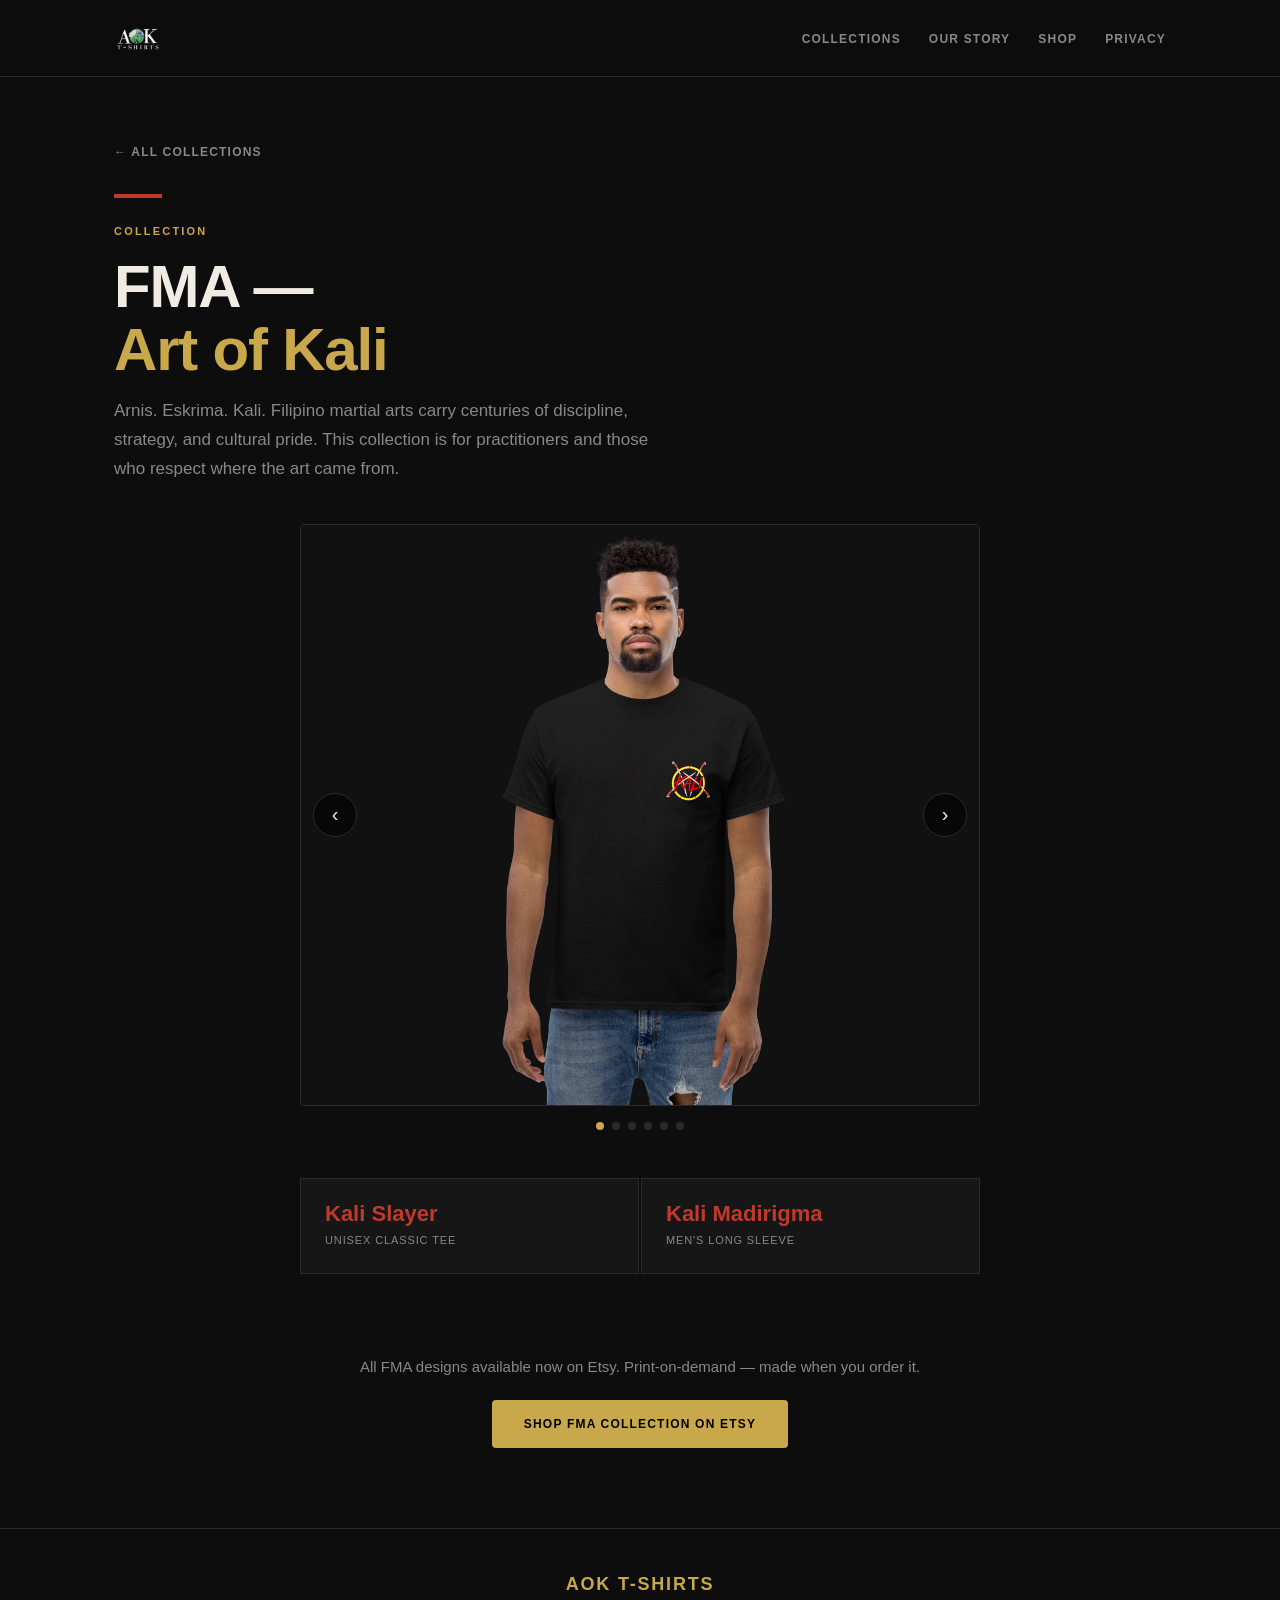
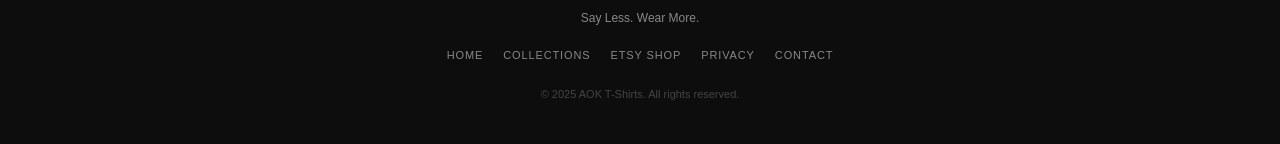
==== fma.html @ 5ab0ccec "Full multi-page site — collection pages, carousels, logo, tagline, mockups Co-Authored-By: Claude So" ====
<!DOCTYPE html>
<html lang="en">
<head>
  <meta charset="UTF-8">
  <meta name="viewport" content="width=device-width, initial-scale=1.0">
  <title>FMA — Art of Kali | AOK T-Shirts</title>
  <meta name="description" content="Filipino Martial Arts apparel — Arnis, Eskrima, Kali. AOK T-Shirts FMA collection.">
  <link rel="icon" type="image/png" href="images/favicon.png">
  <link rel="stylesheet" href="style.css">
  <style>
    .collection-accent { color: #c0392b; }
    .collection-bar { height: 4px; background: #c0392b; width: 48px; margin-bottom: 24px; }
  </style>
</head>
<body>

  <nav>
    <div class="nav-inner">
      <a href="index.html" class="nav-logo"><img src="images/logo.png" alt="AOK T-Shirts"></a>
      <ul class="nav-links">
        <li><a href="index.html#collections">Collections</a></li>
        <li><a href="index.html#story">Our Story</a></li>
        <li><a href="https://www.etsy.com/shop/AOKTshirts" target="_blank" rel="noopener">Shop</a></li>
        <li><a href="index.html#privacy">Privacy</a></li>
      </ul>
    </div>
  </nav>

  <div class="collection-hero">
    <a href="index.html#collections" class="back-link">← All Collections</a>
    <div class="collection-bar"></div>
    <div class="section-label">Collection</div>
    <h1>FMA —<br><em class="collection-accent">Art of Kali</em></h1>
    <p>Arnis. Eskrima. Kali. Filipino martial arts carry centuries of discipline, strategy, and cultural pride. This collection is for practitioners and those who respect where the art came from.</p>
  </div>

  <div class="collection-body">

    <div class="carousel-wrap">
      <div class="carousel">
        <div class="carousel-track">
          <div class="carousel-slide active"><img src="images/fma-1.png" alt="Kali Slayer — Front"></div>
          <div class="carousel-slide"><img src="images/fma-2.png" alt="Kali Slayer — Front and Back"></div>
          <div class="carousel-slide"><img src="images/fma-3.png" alt="Kali Slayer — Angle"></div>
          <div class="carousel-slide"><img src="images/fma-4.png" alt="Kali Madirigma — Front"></div>
          <div class="carousel-slide"><img src="images/fma-5.png" alt="Kali Madirigma — Angle"></div>
          <div class="carousel-slide"><img src="images/fma-6.png" alt="Kali Madirigma — Back"></div>
        </div>
        <button class="carousel-btn carousel-prev">&#8249;</button>
        <button class="carousel-btn carousel-next">&#8250;</button>
      </div>
      <div class="carousel-dots">
        <button class="carousel-dot active"></button>
        <button class="carousel-dot"></button>
        <button class="carousel-dot"></button>
        <button class="carousel-dot"></button>
        <button class="carousel-dot"></button>
        <button class="carousel-dot"></button>
      </div>
    </div>

    <div style="max-width:680px; margin:0 auto;">
      <div style="display:grid; grid-template-columns:1fr 1fr; gap:2px; margin-bottom:32px;">
        <div class="stat-card">
          <div class="stat-number" style="font-size:22px; color:#c0392b;">Kali Slayer</div>
          <div class="stat-label">Unisex Classic Tee</div>
        </div>
        <div class="stat-card">
          <div class="stat-number" style="font-size:22px; color:#c0392b;">Kali Madirigma</div>
          <div class="stat-label">Men's Long Sleeve</div>
        </div>
      </div>

      <div class="collection-shop-cta">
        <p>All FMA designs available now on Etsy. Print-on-demand — made when you order it.</p>
        <a class="btn btn-primary" href="https://www.etsy.com/shop/AOKTshirts" target="_blank" rel="noopener">Shop FMA Collection on Etsy</a>
      </div>
    </div>

  </div>

  <footer>
    <div class="footer-inner">
      <div class="footer-logo">AOK T-SHIRTS</div>
      <div class="footer-tagline">Say Less. Wear More.</div>
      <div class="footer-links">
        <a href="index.html">Home</a>
        <a href="index.html#collections">Collections</a>
        <a href="https://www.etsy.com/shop/AOKTshirts" target="_blank" rel="noopener">Etsy Shop</a>
        <a href="index.html#privacy">Privacy</a>
        <a href="mailto:info@aoktshirts.com">Contact</a>
      </div>
      <div class="footer-copy">&copy; 2025 AOK T-Shirts. All rights reserved.</div>
    </div>
  </footer>

  <script src="carousel.js"></script>
</body>
</html>
---- style.css ----
:root {
  --bg: #0d0d0d;
  --surface: #161616;
  --border: #2a2a2a;
  --text: #f0ece4;
  --muted: #888;
  --gold: #c9a84c;
  --gold-light: #e8c96a;
  --sans: -apple-system, BlinkMacSystemFont, 'Segoe UI', Helvetica, Arial, sans-serif;
}

* { box-sizing: border-box; margin: 0; padding: 0; }

body {
  background: var(--bg);
  color: var(--text);
  font-family: var(--sans);
  font-size: 16px;
  line-height: 1.7;
}

a { color: var(--gold); text-decoration: none; }
a:hover { color: var(--gold-light); text-decoration: underline; }

/* NAV */
nav {
  position: sticky;
  top: 0;
  background: rgba(13,13,13,0.95);
  backdrop-filter: blur(8px);
  border-bottom: 1px solid var(--border);
  z-index: 100;
}
.nav-inner {
  max-width: 1100px;
  margin: 0 auto;
  padding: 14px 24px;
  display: flex;
  justify-content: space-between;
  align-items: center;
}
.nav-logo img { height: 48px; width: auto; display: block; }
.nav-links { display: flex; gap: 28px; list-style: none; }
.nav-links a {
  font-size: 12px;
  font-weight: 700;
  letter-spacing: 0.1em;
  text-transform: uppercase;
  color: var(--muted);
}
.nav-links a:hover { color: var(--text); text-decoration: none; }

/* HERO */
.hero {
  padding: 80px 24px 60px;
  text-align: center;
  max-width: 860px;
  margin: 0 auto;
}
.hero-tagline-img {
  width: 380px;
  max-width: 90%;
  border-radius: 50%;
  margin-bottom: 28px;
}
.hero-sub {
  font-size: 17px;
  color: var(--muted);
  max-width: 560px;
  margin: 0 auto 36px;
  line-height: 1.7;
}
.cta-group {
  display: flex;
  gap: 14px;
  justify-content: center;
  flex-wrap: wrap;
}
.btn {
  display: inline-block;
  padding: 14px 32px;
  border-radius: 4px;
  font-size: 12px;
  font-weight: 700;
  letter-spacing: 0.1em;
  text-transform: uppercase;
  cursor: pointer;
  transition: opacity 0.15s;
}
.btn:hover { opacity: 0.85; text-decoration: none; }
.btn-primary { background: var(--gold); color: #000; }
.btn-outline { border: 1px solid var(--border); color: var(--muted); }

/* DIVIDER */
.divider { border: none; border-top: 1px solid var(--border); margin: 0; }

/* SECTION */
section { max-width: 1100px; margin: 0 auto; padding: 80px 24px; }
.section-label {
  font-size: 11px;
  font-weight: 700;
  letter-spacing: 0.2em;
  text-transform: uppercase;
  color: var(--gold);
  margin-bottom: 14px;
}
h2 {
  font-size: clamp(26px, 4vw, 40px);
  font-weight: 800;
  letter-spacing: -0.02em;
  line-height: 1.2;
  margin-bottom: 40px;
}

/* COLLECTION GRID (home) */
.collection-grid {
  display: grid;
  grid-template-columns: repeat(auto-fit, minmax(240px, 1fr));
  gap: 2px;
}
.collection-card {
  background: var(--surface);
  border: 1px solid var(--border);
  overflow: hidden;
  text-decoration: none;
  display: block;
  transition: border-color 0.2s;
  position: relative;
}
.collection-card:hover { border-color: var(--gold); text-decoration: none; }
.collection-card img {
  width: 100%;
  aspect-ratio: 1;
  object-fit: cover;
  display: block;
  transition: transform 0.3s;
}
.collection-card:hover img { transform: scale(1.03); }
.collection-card-body { padding: 20px; }
.collection-card::before {
  content: '';
  position: absolute;
  top: 0; left: 0; right: 0;
  height: 3px;
  z-index: 1;
}
.card-poly::before { background: #2a9d8f; }
.card-fma::before { background: #c0392b; }
.card-web3::before { background: #8b5cf6; }
.card-omsc::before { background: var(--gold); }

.collection-card-name {
  font-size: 15px;
  font-weight: 800;
  letter-spacing: 0.08em;
  text-transform: uppercase;
  color: var(--text);
  margin-bottom: 6px;
}
.collection-card-desc {
  font-size: 12px;
  color: var(--muted);
  line-height: 1.5;
}
.collection-card-arrow {
  font-size: 18px;
  color: var(--gold);
  margin-top: 12px;
  display: block;
}

/* CAROUSEL */
.carousel-wrap {
  max-width: 680px;
  margin: 0 auto 48px;
  position: relative;
}
.carousel {
  position: relative;
  background: var(--surface);
  border: 1px solid var(--border);
  border-radius: 4px;
  overflow: hidden;
}
.carousel-track { position: relative; }
.carousel-slide {
  display: none;
  width: 100%;
}
.carousel-slide.active { display: block; }
.carousel-slide img {
  width: 100%;
  height: 580px;
  object-fit: contain;
  background: #111;
  display: block;
}
.carousel-btn {
  position: absolute;
  top: 50%;
  transform: translateY(-50%);
  background: rgba(0,0,0,0.6);
  border: 1px solid var(--border);
  color: var(--text);
  width: 44px;
  height: 44px;
  border-radius: 50%;
  font-size: 20px;
  cursor: pointer;
  display: flex;
  align-items: center;
  justify-content: center;
  z-index: 10;
  transition: background 0.15s;
}
.carousel-btn:hover { background: rgba(201,168,76,0.3); }
.carousel-prev { left: 12px; }
.carousel-next { right: 12px; }
.carousel-dots {
  display: flex;
  gap: 8px;
  justify-content: center;
  padding: 16px 0 0;
}
.carousel-dot {
  width: 8px;
  height: 8px;
  border-radius: 50%;
  background: var(--border);
  cursor: pointer;
  transition: background 0.2s;
  border: none;
}
.carousel-dot.active { background: var(--gold); }

/* COLLECTION PAGE HERO */
.collection-hero {
  padding: 60px 24px 40px;
  max-width: 1100px;
  margin: 0 auto;
}
.collection-hero .back-link {
  font-size: 12px;
  font-weight: 700;
  letter-spacing: 0.1em;
  text-transform: uppercase;
  color: var(--muted);
  display: inline-flex;
  align-items: center;
  gap: 6px;
  margin-bottom: 32px;
}
.collection-hero .back-link:hover { color: var(--gold); text-decoration: none; }
.collection-hero h1 {
  font-size: clamp(32px, 6vw, 60px);
  font-weight: 900;
  letter-spacing: -0.02em;
  line-height: 1.05;
  margin-bottom: 16px;
}
.collection-hero h1 em { font-style: normal; color: var(--gold); }
.collection-hero p {
  font-size: 17px;
  color: var(--muted);
  max-width: 560px;
  line-height: 1.7;
  margin-bottom: 0;
}

/* COLLECTION PAGE BODY */
.collection-body {
  max-width: 1100px;
  margin: 0 auto;
  padding: 0 24px 80px;
}
.collection-shop-cta {
  text-align: center;
  padding: 48px 0 0;
}
.collection-shop-cta p {
  color: var(--muted);
  margin-bottom: 20px;
  font-size: 15px;
}

/* STORY */
.story-layout {
  display: grid;
  grid-template-columns: 1fr 1fr;
  gap: 64px;
  align-items: center;
}
@media (max-width: 700px) { .story-layout { grid-template-columns: 1fr; gap: 32px; } }
.story-text p { color: var(--muted); margin-bottom: 16px; font-size: 16px; line-height: 1.8; }
.story-text p strong { color: var(--text); }
.story-stats { display: grid; grid-template-columns: 1fr 1fr; gap: 2px; }
.stat-card { background: var(--surface); border: 1px solid var(--border); padding: 24px; }
.stat-number { font-size: 32px; font-weight: 900; color: var(--gold); line-height: 1; margin-bottom: 6px; }
.stat-label { font-size: 11px; color: var(--muted); text-transform: uppercase; letter-spacing: 0.08em; }

/* ACRONYM */
.acronym-grid {
  display: grid;
  grid-template-columns: repeat(auto-fit, minmax(220px, 1fr));
  gap: 2px;
  margin-top: 8px;
}
.acronym-card { background: var(--surface); border: 1px solid var(--border); padding: 28px 24px; }
.acronym-letter { font-size: 40px; font-weight: 900; color: var(--gold); line-height: 1; margin-bottom: 10px; opacity: 0.25; }
.acronym-title { font-size: 15px; font-weight: 700; letter-spacing: 0.05em; margin-bottom: 8px; }
.acronym-desc { font-size: 13px; color: var(--muted); line-height: 1.5; }

/* PRIVACY */
.privacy-content h3 { font-size: 17px; font-weight: 700; margin: 32px 0 10px; }
.privacy-content h3:first-of-type { margin-top: 0; }
.privacy-content p { color: var(--muted); margin-bottom: 12px; font-size: 15px; line-height: 1.7; }
.privacy-content ul { color: var(--muted); font-size: 15px; line-height: 1.7; padding-left: 20px; margin-bottom: 12px; }
.privacy-content ul li { margin-bottom: 4px; }

/* FOOTER */
footer { border-top: 1px solid var(--border); padding: 40px 24px; text-align: center; }
.footer-inner { max-width: 1100px; margin: 0 auto; }
.footer-logo { font-size: 18px; font-weight: 900; letter-spacing: 0.1em; color: var(--gold); margin-bottom: 8px; }
.footer-tagline { font-size: 12px; color: var(--muted); margin-bottom: 18px; }
.footer-links { display: flex; gap: 20px; justify-content: center; flex-wrap: wrap; margin-bottom: 20px; }
.footer-links a { font-size: 11px; color: var(--muted); text-transform: uppercase; letter-spacing: 0.08em; }
.footer-copy { font-size: 11px; color: #444; }

/* RESPONSIVE */
@media (max-width: 600px) {
  .nav-links { display: none; }
  .hero { padding: 50px 20px 50px; }
  section { padding: 60px 20px; }
  .carousel-slide img { height: 360px; }
  .hero-tagline-img { width: 280px; }
}
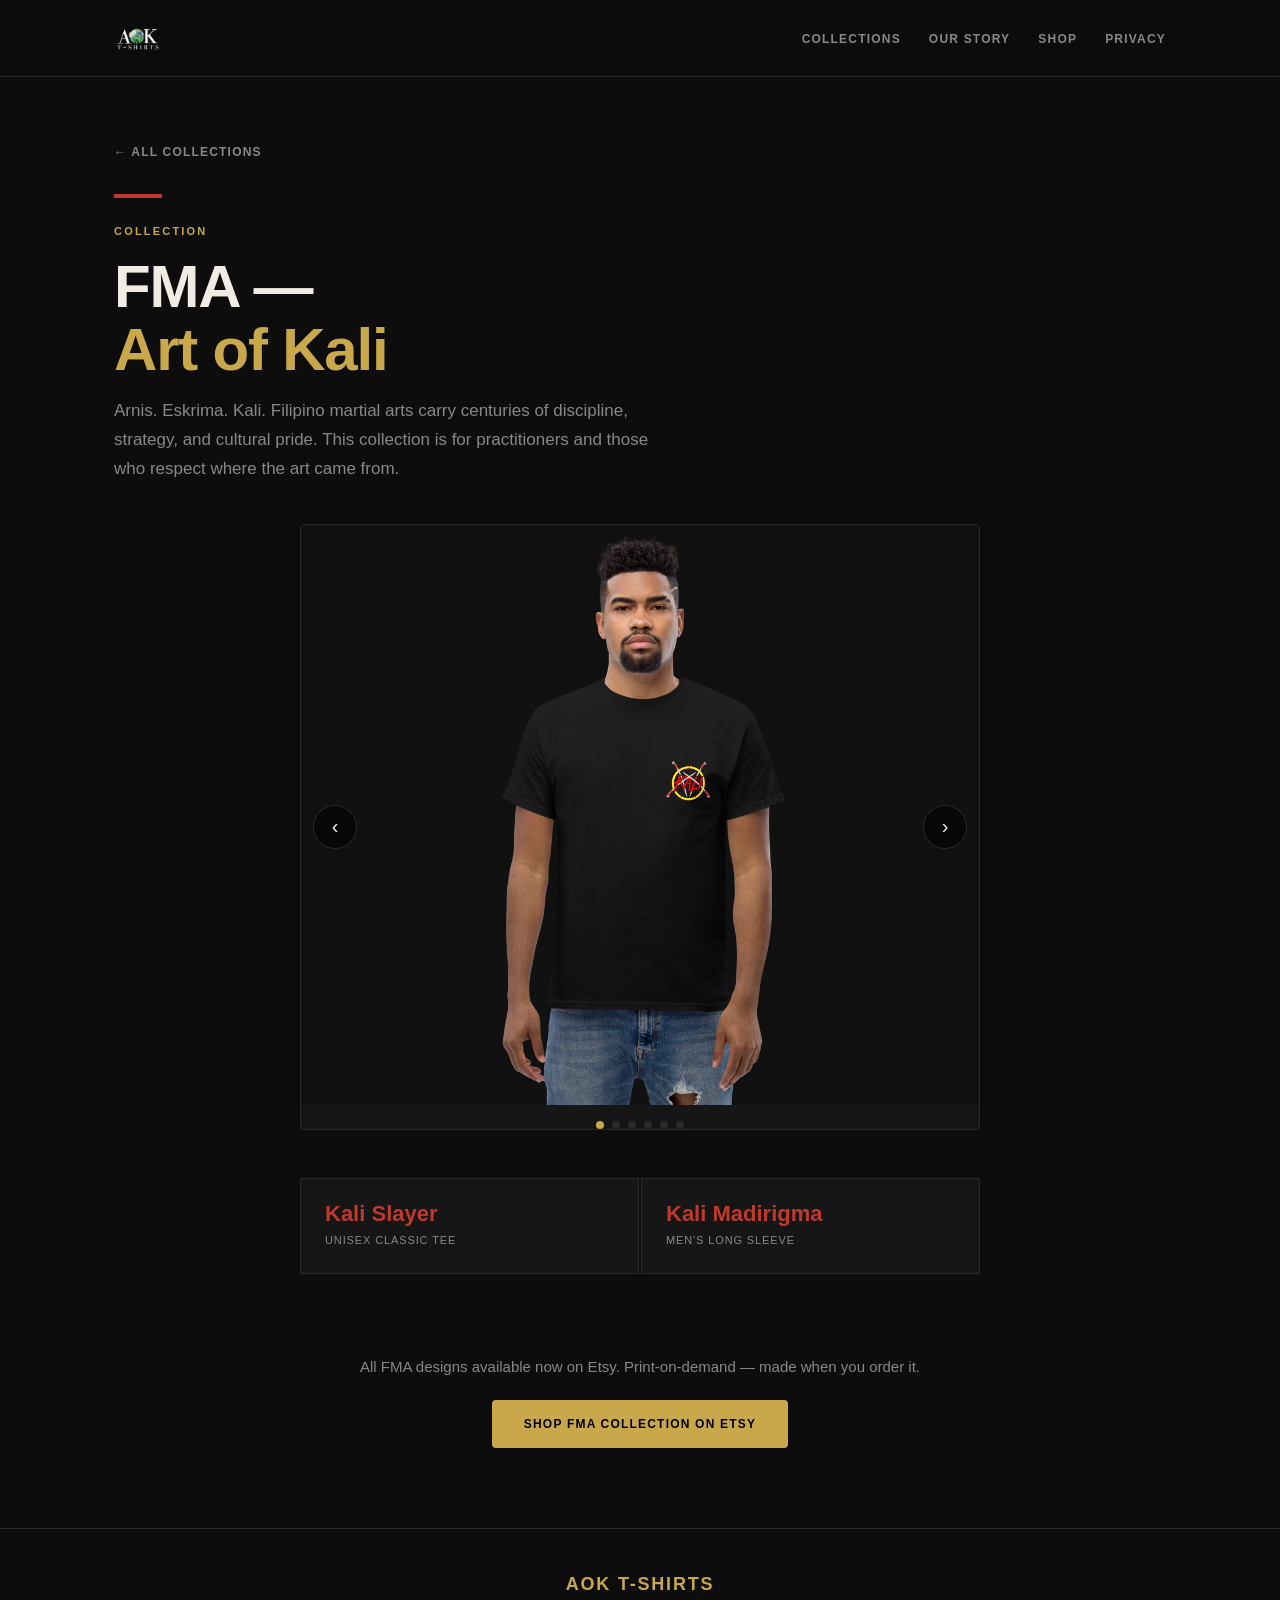
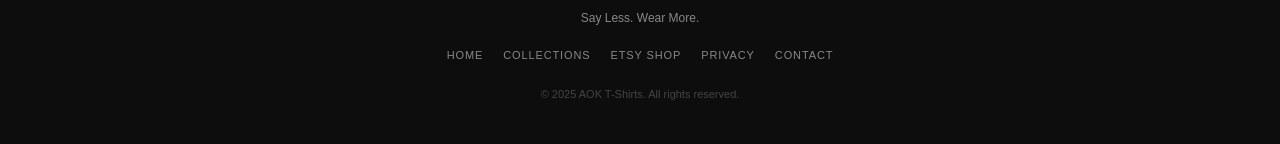
==== commit dc49e49b: "Fix carousel dots bug + add OMSC Life Is Movement tank - Move .carousel-dots inside .carousel in all" ====
--- a/fma.html
+++ b/fma.html
@@ -48,14 +48,14 @@
         </div>
         <button class="carousel-btn carousel-prev">&#8249;</button>
         <button class="carousel-btn carousel-next">&#8250;</button>
-      </div>
-      <div class="carousel-dots">
-        <button class="carousel-dot active"></button>
-        <button class="carousel-dot"></button>
-        <button class="carousel-dot"></button>
-        <button class="carousel-dot"></button>
-        <button class="carousel-dot"></button>
-        <button class="carousel-dot"></button>
+        <div class="carousel-dots">
+          <button class="carousel-dot active"></button>
+          <button class="carousel-dot"></button>
+          <button class="carousel-dot"></button>
+          <button class="carousel-dot"></button>
+          <button class="carousel-dot"></button>
+          <button class="carousel-dot"></button>
+        </div>
       </div>
     </div>
 
